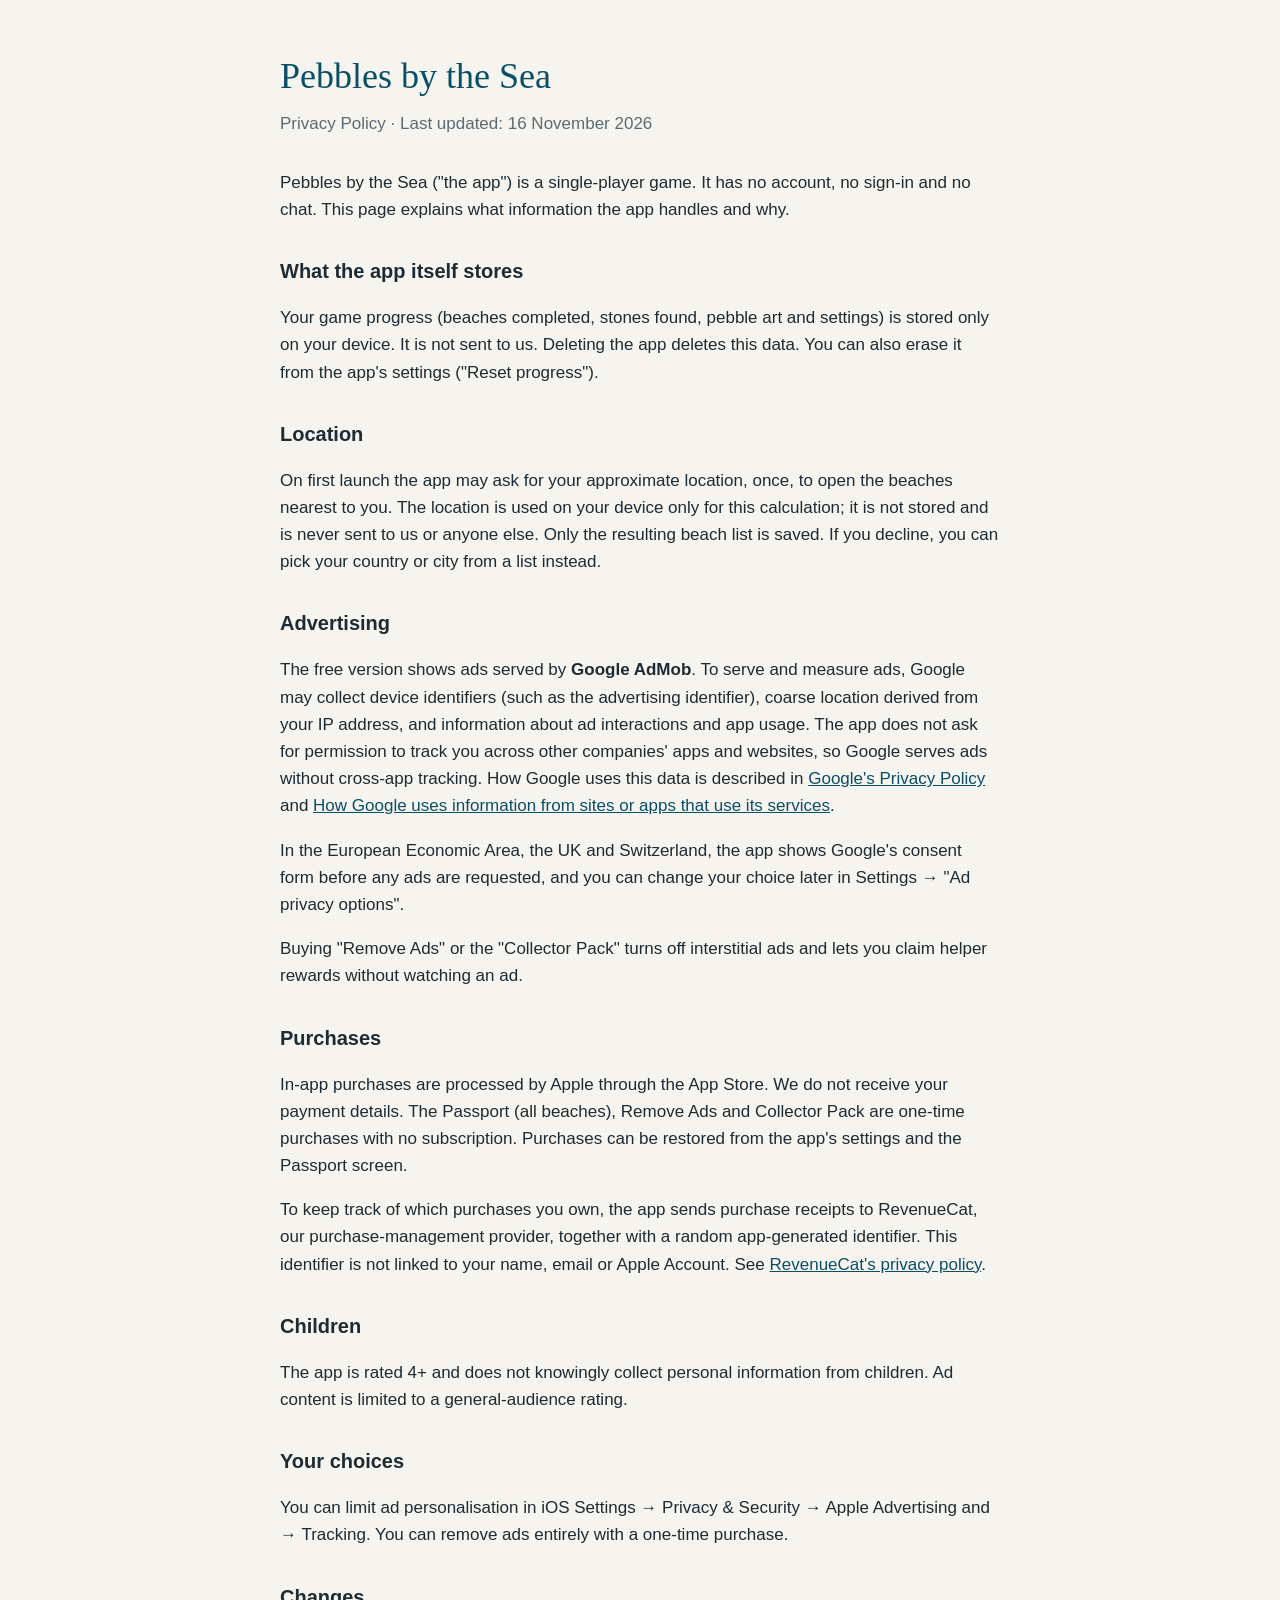
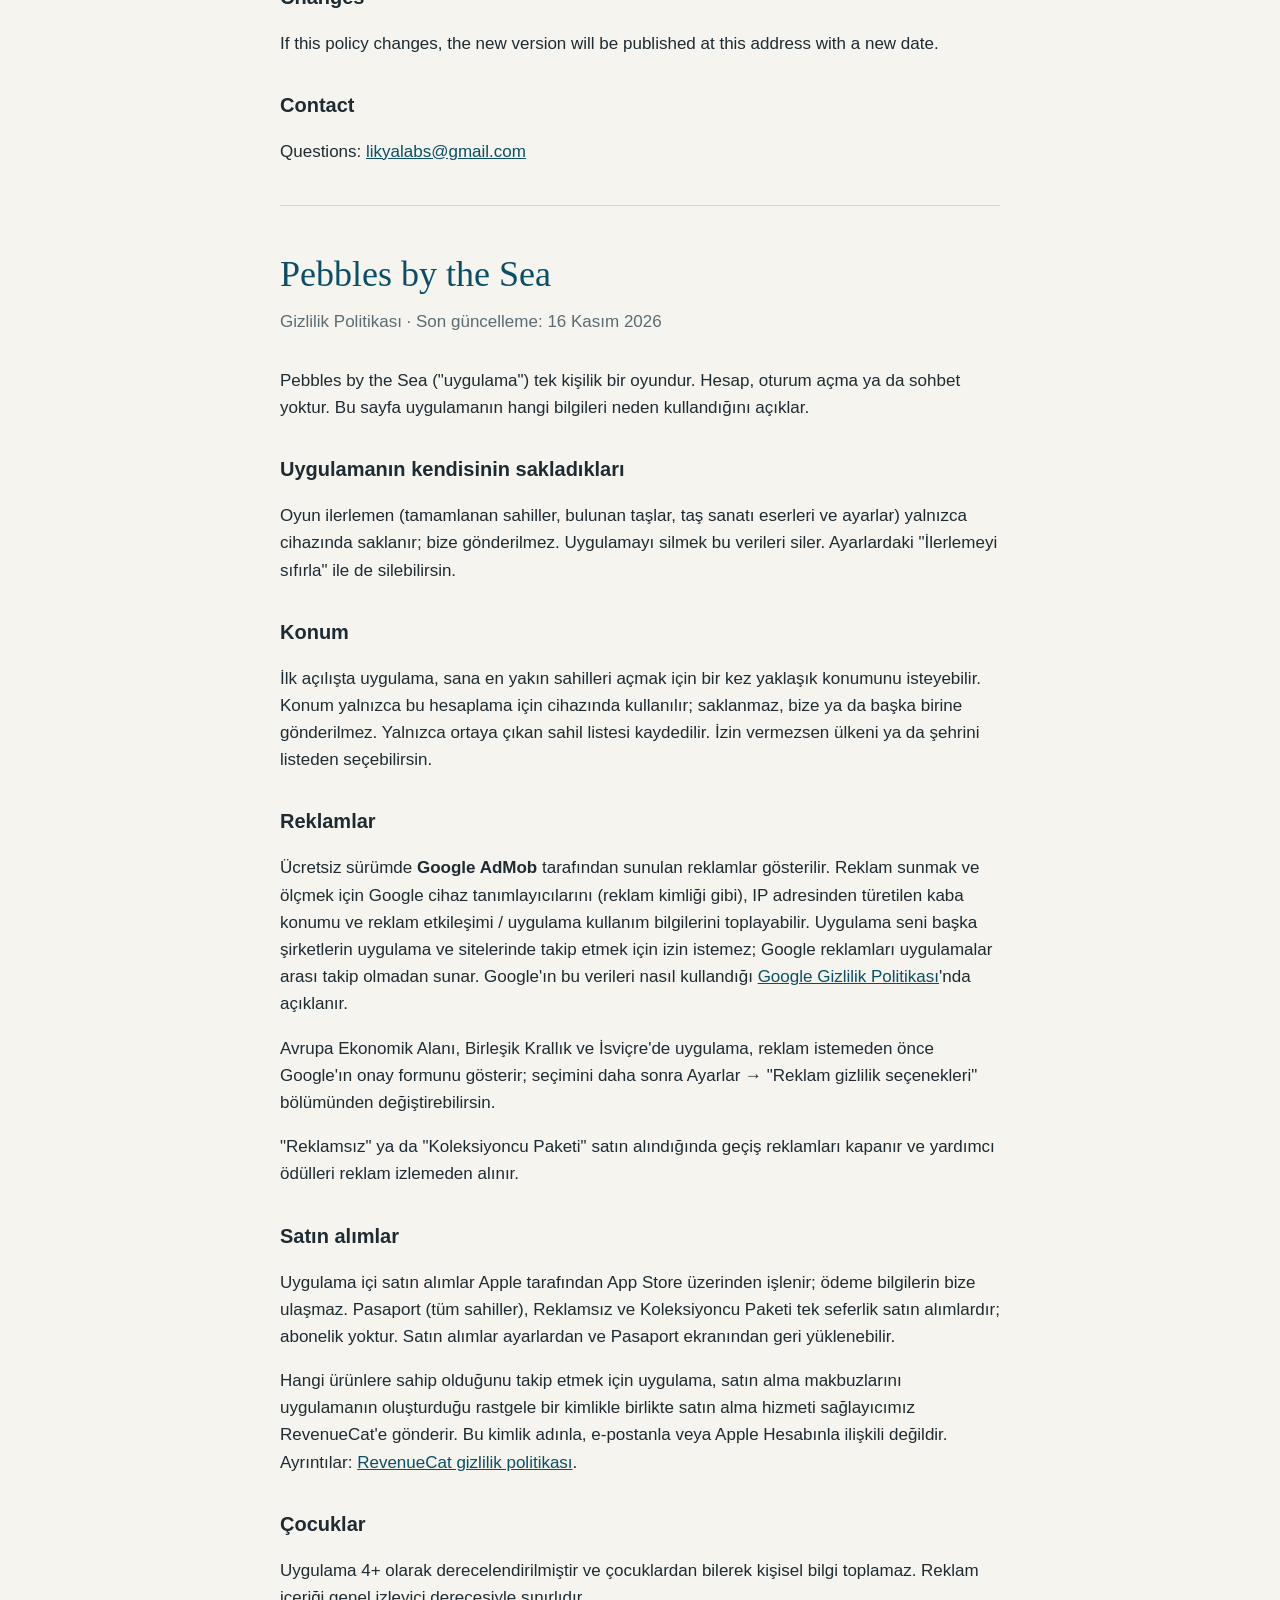
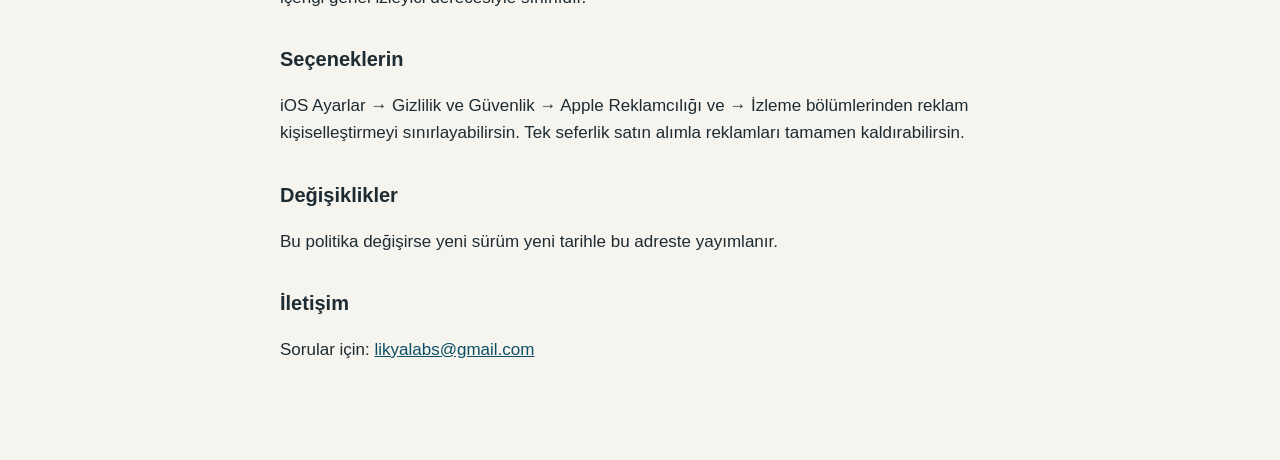
==== pebbles/privacy.html @ 88440b41 "Likya Labs site: Pebbles by the Sea privacy/support, app-ads.txt Co-Authored-By: Claude Opus 5.5 <no" ====
<!doctype html>
<html lang="en">
<head>
<meta charset="utf-8">
<meta name="viewport" content="width=device-width, initial-scale=1">
<title>Pebbles by the Sea – Privacy Policy</title>
<style>
  :root { --bg:#f6f4ee; --ink:#1d2b33; --muted:#5b6b73; --accent:#0a4f66; }
  body { margin:0; background:var(--bg); color:var(--ink); font:17px/1.6 -apple-system, BlinkMacSystemFont, "Segoe UI", Roboto, sans-serif; }
  main { max-width:720px; margin:0 auto; padding:48px 20px 80px; }
  h1 { font-family: Georgia, "Times New Roman", serif; font-weight:400; font-size:36px; margin:0 0 4px; color:var(--accent); }
  .sub { color:var(--muted); margin-bottom:32px; }
  h2 { font-size:20px; margin:32px 0 8px; }
  a { color:var(--accent); }
  hr { border:0; border-top:1px solid #d9d4c7; margin:40px 0; }
  .tr h1, .tr h2 { }
</style>
</head>
<body>
<main>
  <h1>Pebbles by the Sea</h1>
  <div class="sub">Privacy Policy · Last updated: 16 November 2026</div>

  <p>Pebbles by the Sea ("the app") is a single-player game. It has no account, no sign-in and no chat. This page explains what information the app handles and why.</p>

  <h2>What the app itself stores</h2>
  <p>Your game progress (beaches completed, stones found, pebble art and settings) is stored only on your device. It is not sent to us. Deleting the app deletes this data. You can also erase it from the app's settings ("Reset progress").</p>

  <h2>Location</h2>
  <p>On first launch the app may ask for your approximate location, once, to open the beaches nearest to you. The location is used on your device only for this calculation; it is not stored and is never sent to us or anyone else. Only the resulting beach list is saved. If you decline, you can pick your country or city from a list instead.</p>

  <h2>Advertising</h2>
  <p>The free version shows ads served by <strong>Google AdMob</strong>. To serve and measure ads, Google may collect device identifiers (such as the advertising identifier), coarse location derived from your IP address, and information about ad interactions and app usage. The app does not ask for permission to track you across other companies' apps and websites, so Google serves ads without cross-app tracking. How Google uses this data is described in <a href="https://policies.google.com/privacy">Google's Privacy Policy</a> and <a href="https://policies.google.com/technologies/partner-sites">How Google uses information from sites or apps that use its services</a>.</p>
  <p>In the European Economic Area, the UK and Switzerland, the app shows Google's consent form before any ads are requested, and you can change your choice later in Settings → "Ad privacy options".</p>
  <p>Buying "Remove Ads" or the "Collector Pack" turns off interstitial ads and lets you claim helper rewards without watching an ad.</p>

  <h2>Purchases</h2>
  <p>In-app purchases are processed by Apple through the App Store. We do not receive your payment details. The Passport (all beaches), Remove Ads and Collector Pack are one-time purchases with no subscription. Purchases can be restored from the app's settings and the Passport screen.</p>
  <p>To keep track of which purchases you own, the app sends purchase receipts to RevenueCat, our purchase-management provider, together with a random app-generated identifier. This identifier is not linked to your name, email or Apple Account. See <a href="https://www.revenuecat.com/privacy">RevenueCat's privacy policy</a>.</p>

  <h2>Children</h2>
  <p>The app is rated 4+ and does not knowingly collect personal information from children. Ad content is limited to a general-audience rating.</p>

  <h2>Your choices</h2>
  <p>You can limit ad personalisation in iOS Settings → Privacy &amp; Security → Apple Advertising and → Tracking. You can remove ads entirely with a one-time purchase.</p>

  <h2>Changes</h2>
  <p>If this policy changes, the new version will be published at this address with a new date.</p>

  <h2>Contact</h2>
  <p>Questions: <a href="mailto:likyalabs@gmail.com">likyalabs@gmail.com</a></p>

  <hr>

  <div class="tr">
  <h1>Pebbles by the Sea</h1>
  <div class="sub">Gizlilik Politikası · Son güncelleme: 16 Kasım 2026</div>

  <p>Pebbles by the Sea ("uygulama") tek kişilik bir oyundur. Hesap, oturum açma ya da sohbet yoktur. Bu sayfa uygulamanın hangi bilgileri neden kullandığını açıklar.</p>

  <h2>Uygulamanın kendisinin sakladıkları</h2>
  <p>Oyun ilerlemen (tamamlanan sahiller, bulunan taşlar, taş sanatı eserleri ve ayarlar) yalnızca cihazında saklanır; bize gönderilmez. Uygulamayı silmek bu verileri siler. Ayarlardaki "İlerlemeyi sıfırla" ile de silebilirsin.</p>

  <h2>Konum</h2>
  <p>İlk açılışta uygulama, sana en yakın sahilleri açmak için bir kez yaklaşık konumunu isteyebilir. Konum yalnızca bu hesaplama için cihazında kullanılır; saklanmaz, bize ya da başka birine gönderilmez. Yalnızca ortaya çıkan sahil listesi kaydedilir. İzin vermezsen ülkeni ya da şehrini listeden seçebilirsin.</p>

  <h2>Reklamlar</h2>
  <p>Ücretsiz sürümde <strong>Google AdMob</strong> tarafından sunulan reklamlar gösterilir. Reklam sunmak ve ölçmek için Google cihaz tanımlayıcılarını (reklam kimliği gibi), IP adresinden türetilen kaba konumu ve reklam etkileşimi / uygulama kullanım bilgilerini toplayabilir. Uygulama seni başka şirketlerin uygulama ve sitelerinde takip etmek için izin istemez; Google reklamları uygulamalar arası takip olmadan sunar. Google'ın bu verileri nasıl kullandığı <a href="https://policies.google.com/privacy?hl=tr">Google Gizlilik Politikası</a>'nda açıklanır.</p>
  <p>Avrupa Ekonomik Alanı, Birleşik Krallık ve İsviçre'de uygulama, reklam istemeden önce Google'ın onay formunu gösterir; seçimini daha sonra Ayarlar → "Reklam gizlilik seçenekleri" bölümünden değiştirebilirsin.</p>
  <p>"Reklamsız" ya da "Koleksiyoncu Paketi" satın alındığında geçiş reklamları kapanır ve yardımcı ödülleri reklam izlemeden alınır.</p>

  <h2>Satın alımlar</h2>
  <p>Uygulama içi satın alımlar Apple tarafından App Store üzerinden işlenir; ödeme bilgilerin bize ulaşmaz. Pasaport (tüm sahiller), Reklamsız ve Koleksiyoncu Paketi tek seferlik satın alımlardır; abonelik yoktur. Satın alımlar ayarlardan ve Pasaport ekranından geri yüklenebilir.</p>
  <p>Hangi ürünlere sahip olduğunu takip etmek için uygulama, satın alma makbuzlarını uygulamanın oluşturduğu rastgele bir kimlikle birlikte satın alma hizmeti sağlayıcımız RevenueCat'e gönderir. Bu kimlik adınla, e-postanla veya Apple Hesabınla ilişkili değildir. Ayrıntılar: <a href="https://www.revenuecat.com/privacy">RevenueCat gizlilik politikası</a>.</p>

  <h2>Çocuklar</h2>
  <p>Uygulama 4+ olarak derecelendirilmiştir ve çocuklardan bilerek kişisel bilgi toplamaz. Reklam içeriği genel izleyici derecesiyle sınırlıdır.</p>

  <h2>Seçeneklerin</h2>
  <p>iOS Ayarlar → Gizlilik ve Güvenlik → Apple Reklamcılığı ve → İzleme bölümlerinden reklam kişiselleştirmeyi sınırlayabilirsin. Tek seferlik satın alımla reklamları tamamen kaldırabilirsin.</p>

  <h2>Değişiklikler</h2>
  <p>Bu politika değişirse yeni sürüm yeni tarihle bu adreste yayımlanır.</p>

  <h2>İletişim</h2>
  <p>Sorular için: <a href="mailto:likyalabs@gmail.com">likyalabs@gmail.com</a></p>
  </div>
</main>
</body>
</html>
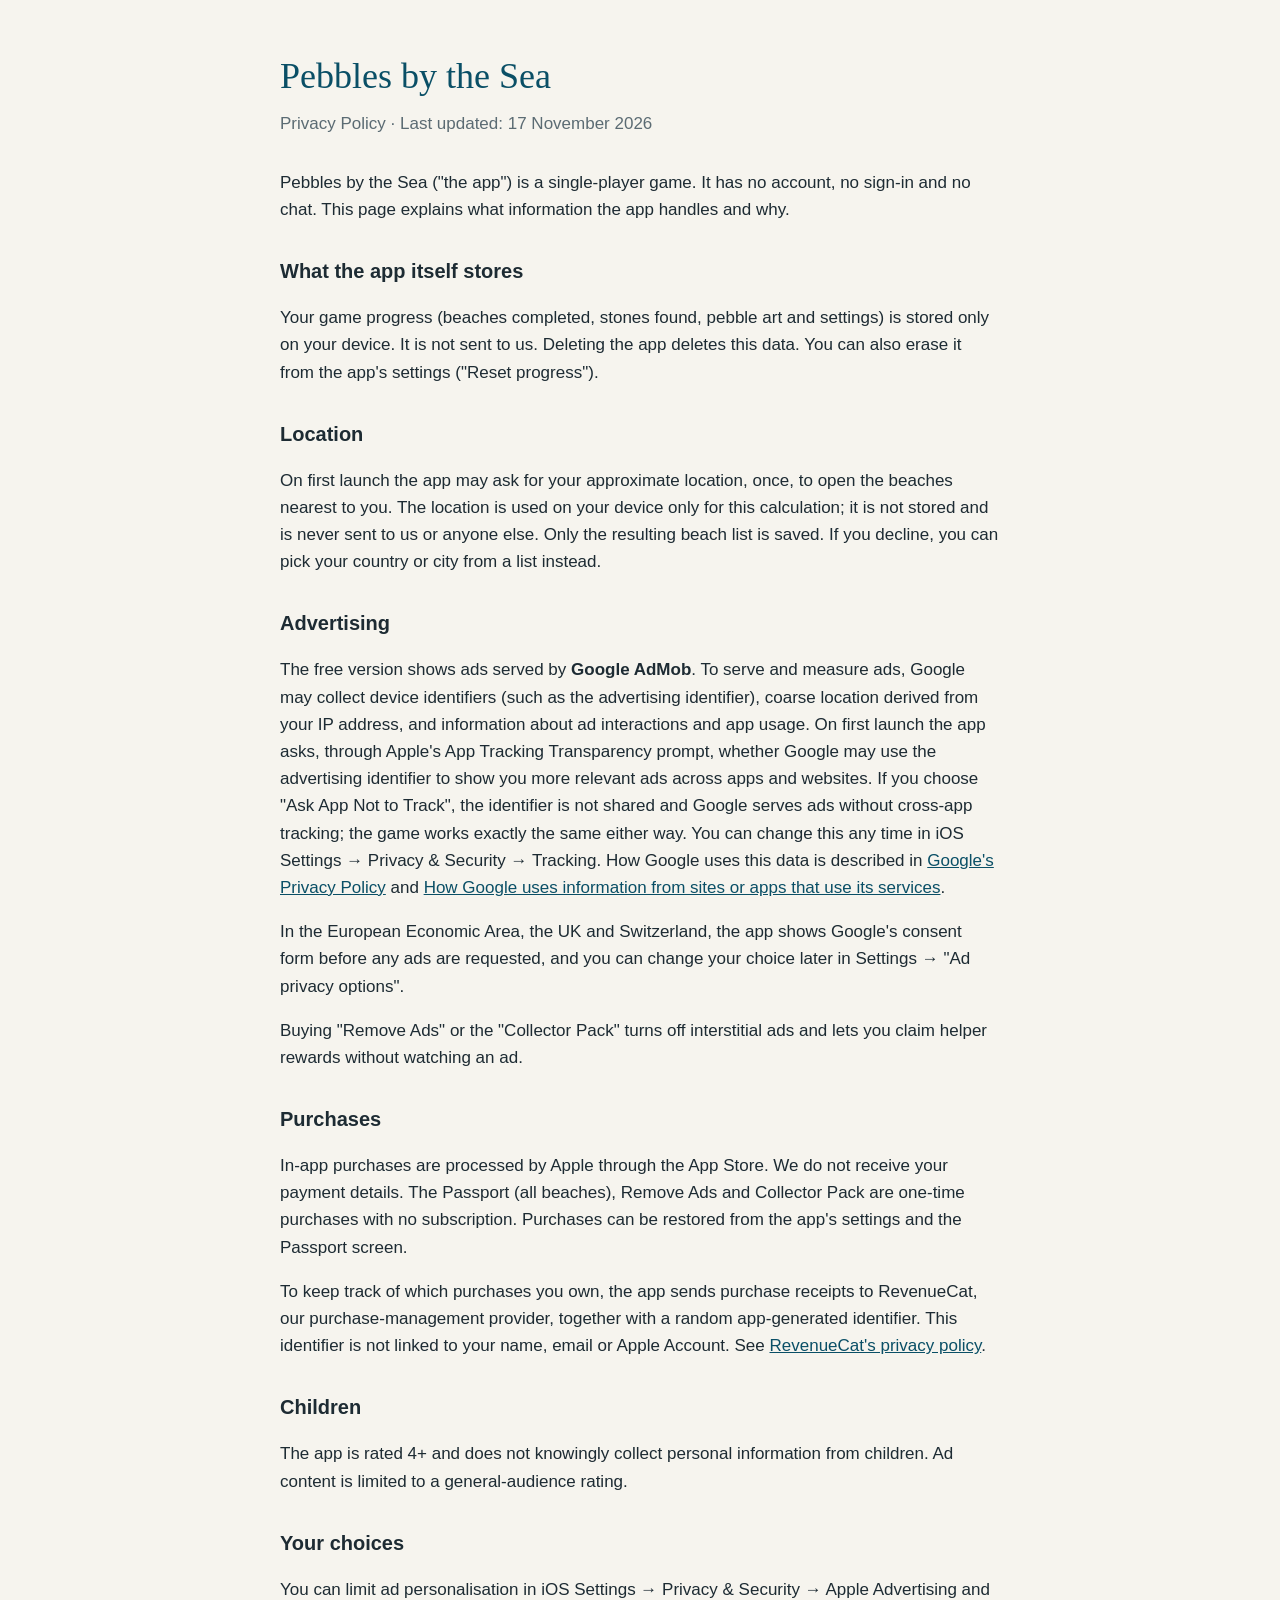
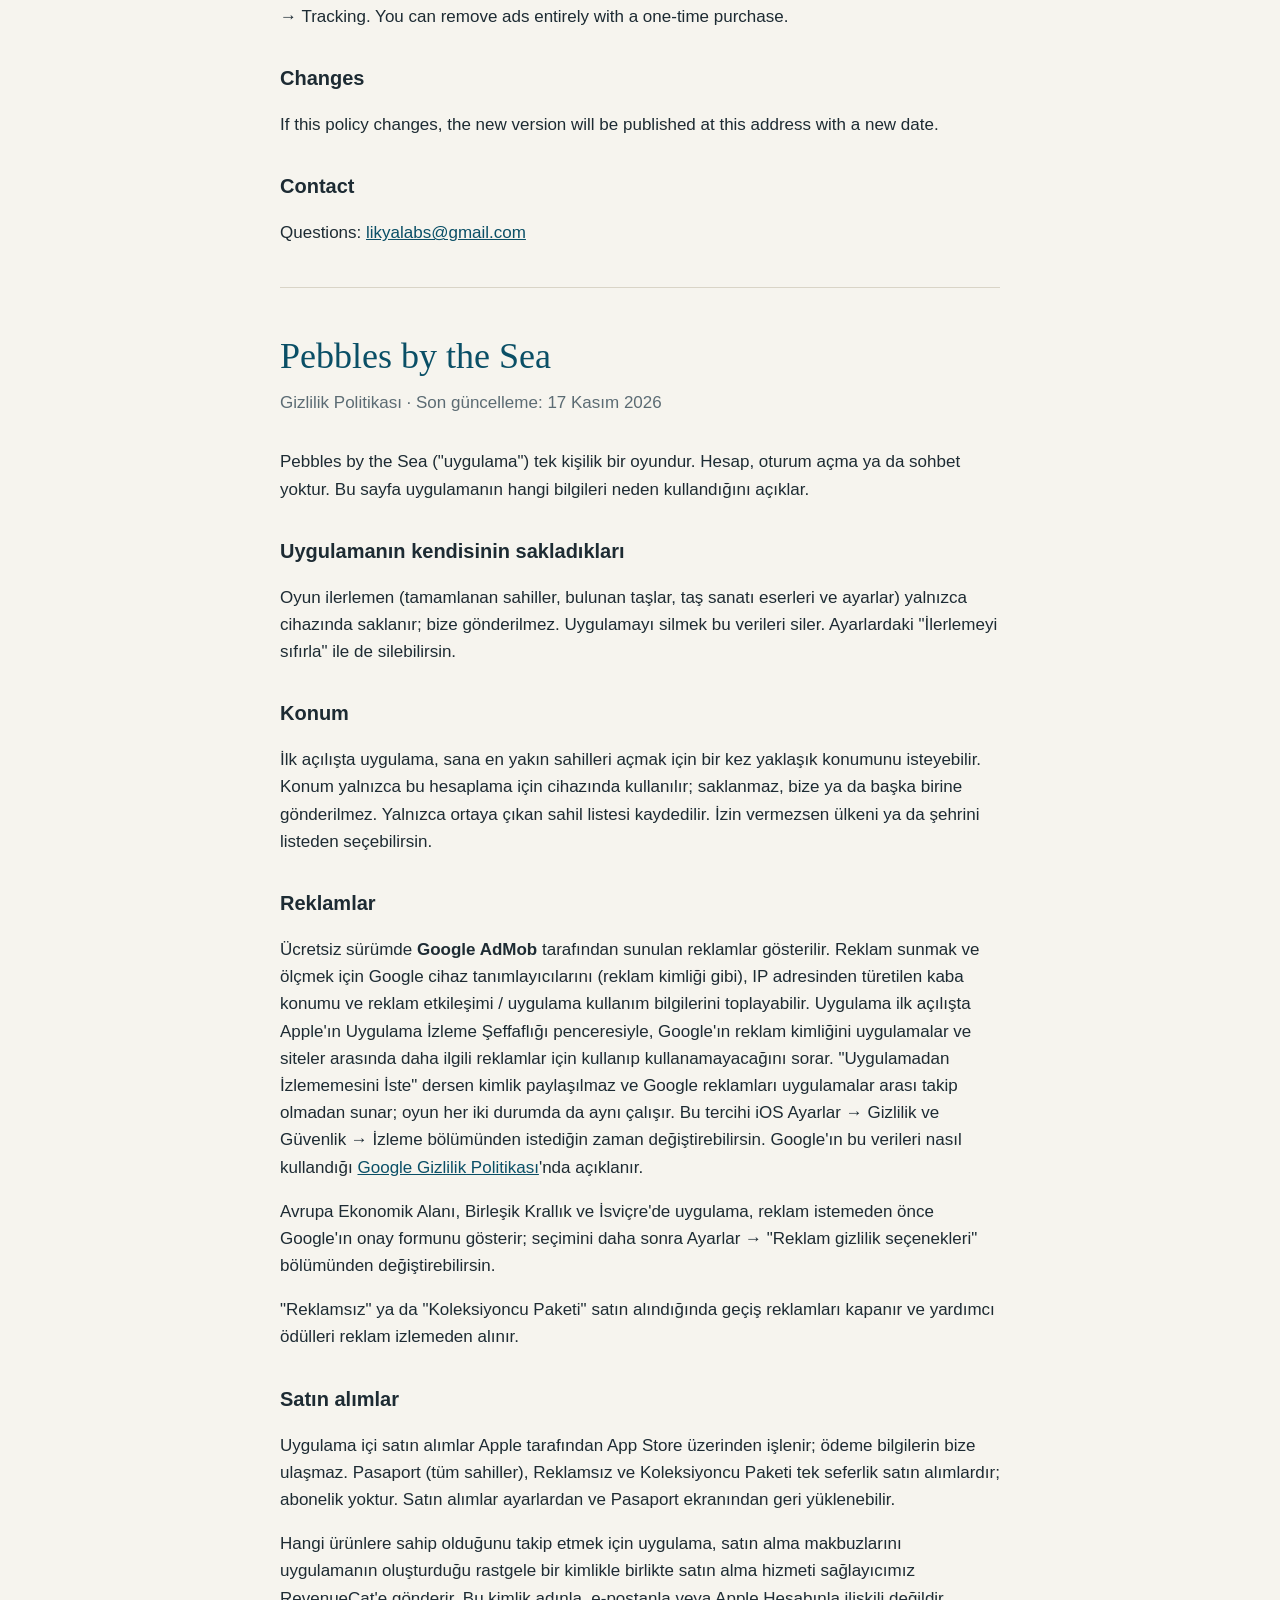
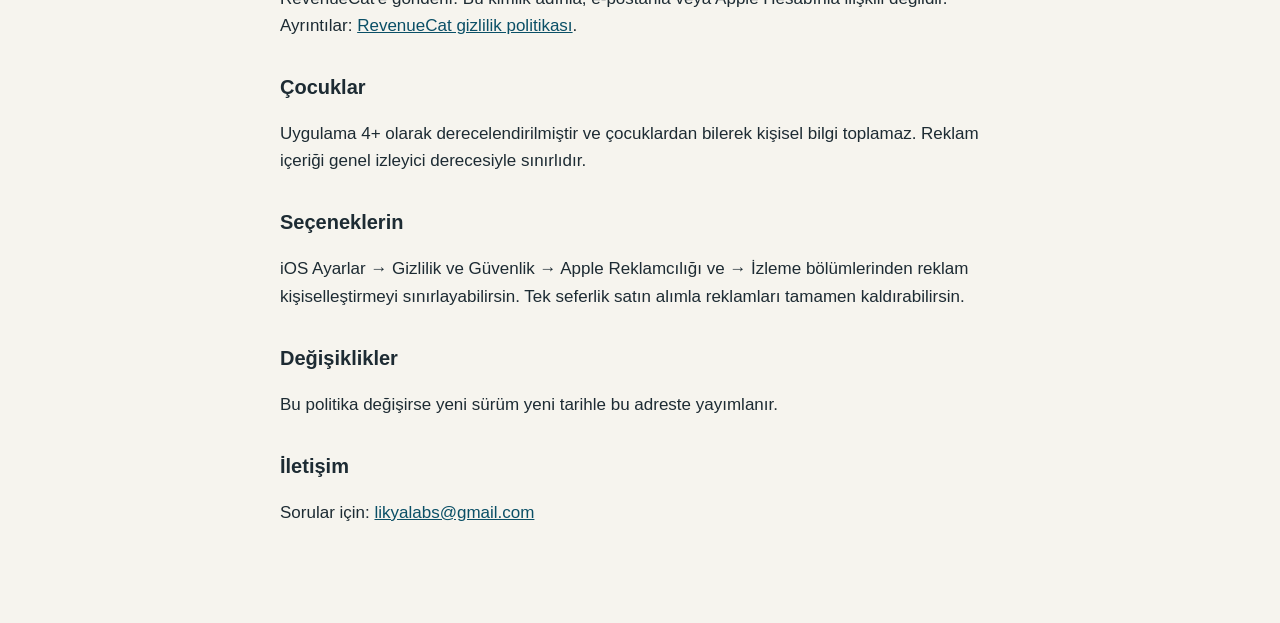
==== commit 6aae991e: "Pebbles privacy: ATT izleme izni açıklaması" ====
--- a/pebbles/privacy.html
+++ b/pebbles/privacy.html
@@ -19,7 +19,7 @@
 <body>
 <main>
   <h1>Pebbles by the Sea</h1>
-  <div class="sub">Privacy Policy · Last updated: 16 November 2026</div>
+  <div class="sub">Privacy Policy · Last updated: 17 November 2026</div>
 
   <p>Pebbles by the Sea ("the app") is a single-player game. It has no account, no sign-in and no chat. This page explains what information the app handles and why.</p>
 
@@ -30,7 +30,7 @@
   <p>On first launch the app may ask for your approximate location, once, to open the beaches nearest to you. The location is used on your device only for this calculation; it is not stored and is never sent to us or anyone else. Only the resulting beach list is saved. If you decline, you can pick your country or city from a list instead.</p>
 
   <h2>Advertising</h2>
-  <p>The free version shows ads served by <strong>Google AdMob</strong>. To serve and measure ads, Google may collect device identifiers (such as the advertising identifier), coarse location derived from your IP address, and information about ad interactions and app usage. The app does not ask for permission to track you across other companies' apps and websites, so Google serves ads without cross-app tracking. How Google uses this data is described in <a href="https://policies.google.com/privacy">Google's Privacy Policy</a> and <a href="https://policies.google.com/technologies/partner-sites">How Google uses information from sites or apps that use its services</a>.</p>
+  <p>The free version shows ads served by <strong>Google AdMob</strong>. To serve and measure ads, Google may collect device identifiers (such as the advertising identifier), coarse location derived from your IP address, and information about ad interactions and app usage. On first launch the app asks, through Apple's App Tracking Transparency prompt, whether Google may use the advertising identifier to show you more relevant ads across apps and websites. If you choose "Ask App Not to Track", the identifier is not shared and Google serves ads without cross-app tracking; the game works exactly the same either way. You can change this any time in iOS Settings → Privacy &amp; Security → Tracking. How Google uses this data is described in <a href="https://policies.google.com/privacy">Google's Privacy Policy</a> and <a href="https://policies.google.com/technologies/partner-sites">How Google uses information from sites or apps that use its services</a>.</p>
   <p>In the European Economic Area, the UK and Switzerland, the app shows Google's consent form before any ads are requested, and you can change your choice later in Settings → "Ad privacy options".</p>
   <p>Buying "Remove Ads" or the "Collector Pack" turns off interstitial ads and lets you claim helper rewards without watching an ad.</p>
 
@@ -54,7 +54,7 @@
 
   <div class="tr">
   <h1>Pebbles by the Sea</h1>
-  <div class="sub">Gizlilik Politikası · Son güncelleme: 16 Kasım 2026</div>
+  <div class="sub">Gizlilik Politikası · Son güncelleme: 17 Kasım 2026</div>
 
   <p>Pebbles by the Sea ("uygulama") tek kişilik bir oyundur. Hesap, oturum açma ya da sohbet yoktur. Bu sayfa uygulamanın hangi bilgileri neden kullandığını açıklar.</p>
 
@@ -65,7 +65,7 @@
   <p>İlk açılışta uygulama, sana en yakın sahilleri açmak için bir kez yaklaşık konumunu isteyebilir. Konum yalnızca bu hesaplama için cihazında kullanılır; saklanmaz, bize ya da başka birine gönderilmez. Yalnızca ortaya çıkan sahil listesi kaydedilir. İzin vermezsen ülkeni ya da şehrini listeden seçebilirsin.</p>
 
   <h2>Reklamlar</h2>
-  <p>Ücretsiz sürümde <strong>Google AdMob</strong> tarafından sunulan reklamlar gösterilir. Reklam sunmak ve ölçmek için Google cihaz tanımlayıcılarını (reklam kimliği gibi), IP adresinden türetilen kaba konumu ve reklam etkileşimi / uygulama kullanım bilgilerini toplayabilir. Uygulama seni başka şirketlerin uygulama ve sitelerinde takip etmek için izin istemez; Google reklamları uygulamalar arası takip olmadan sunar. Google'ın bu verileri nasıl kullandığı <a href="https://policies.google.com/privacy?hl=tr">Google Gizlilik Politikası</a>'nda açıklanır.</p>
+  <p>Ücretsiz sürümde <strong>Google AdMob</strong> tarafından sunulan reklamlar gösterilir. Reklam sunmak ve ölçmek için Google cihaz tanımlayıcılarını (reklam kimliği gibi), IP adresinden türetilen kaba konumu ve reklam etkileşimi / uygulama kullanım bilgilerini toplayabilir. Uygulama ilk açılışta Apple'ın Uygulama İzleme Şeffaflığı penceresiyle, Google'ın reklam kimliğini uygulamalar ve siteler arasında daha ilgili reklamlar için kullanıp kullanamayacağını sorar. "Uygulamadan İzlememesini İste" dersen kimlik paylaşılmaz ve Google reklamları uygulamalar arası takip olmadan sunar; oyun her iki durumda da aynı çalışır. Bu tercihi iOS Ayarlar → Gizlilik ve Güvenlik → İzleme bölümünden istediğin zaman değiştirebilirsin. Google'ın bu verileri nasıl kullandığı <a href="https://policies.google.com/privacy?hl=tr">Google Gizlilik Politikası</a>'nda açıklanır.</p>
   <p>Avrupa Ekonomik Alanı, Birleşik Krallık ve İsviçre'de uygulama, reklam istemeden önce Google'ın onay formunu gösterir; seçimini daha sonra Ayarlar → "Reklam gizlilik seçenekleri" bölümünden değiştirebilirsin.</p>
   <p>"Reklamsız" ya da "Koleksiyoncu Paketi" satın alındığında geçiş reklamları kapanır ve yardımcı ödülleri reklam izlemeden alınır.</p>
 
